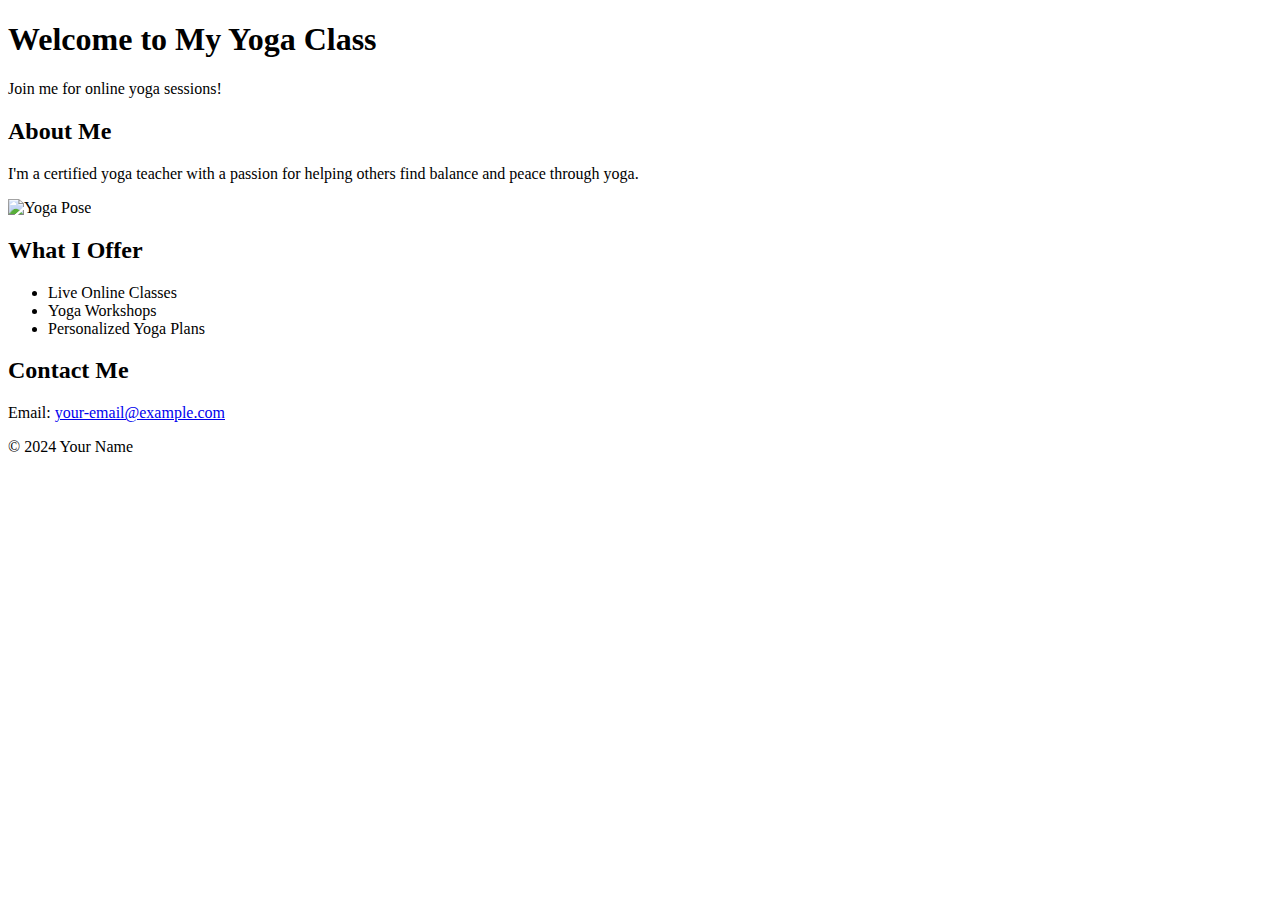
==== index.html @ 975df84d "first commit" ====
<!DOCTYPE html>
<html lang="en">
  <head>
    <meta charset="UTF-8" />
    <meta name="viewport" content="width=device-width, initial-scale=1.0" />
    <title>Yoga Teacher Portfolio</title>
    <link rel="stylesheet" href="styles.css" />
  </head>
  <body>
    <header>
      <h1>Welcome to My Yoga Class</h1>
      <p>Join me for online yoga sessions!</p>
    </header>
    <section id="about">
      <h2>About Me</h2>
      <p>
        I'm a certified yoga teacher with a passion for helping others find
        balance and peace through yoga.
      </p>
      <img src="your-image-url.jpg" alt="Yoga Pose" class="portfolio-img" />
    </section>
    <section id="services">
      <h2>What I Offer</h2>
      <ul>
        <li>Live Online Classes</li>
        <li>Yoga Workshops</li>
        <li>Personalized Yoga Plans</li>
      </ul>
    </section>
    <section id="contact">
      <h2>Contact Me</h2>
      <p>
        Email:
        <a href="mailto:your-email@example.com">your-email@example.com</a>
      </p>
    </section>
    <footer>
      <p>&copy; 2024 Your Name</p>
    </footer>
    <script src="script.js"></script>
  </body>
</html>
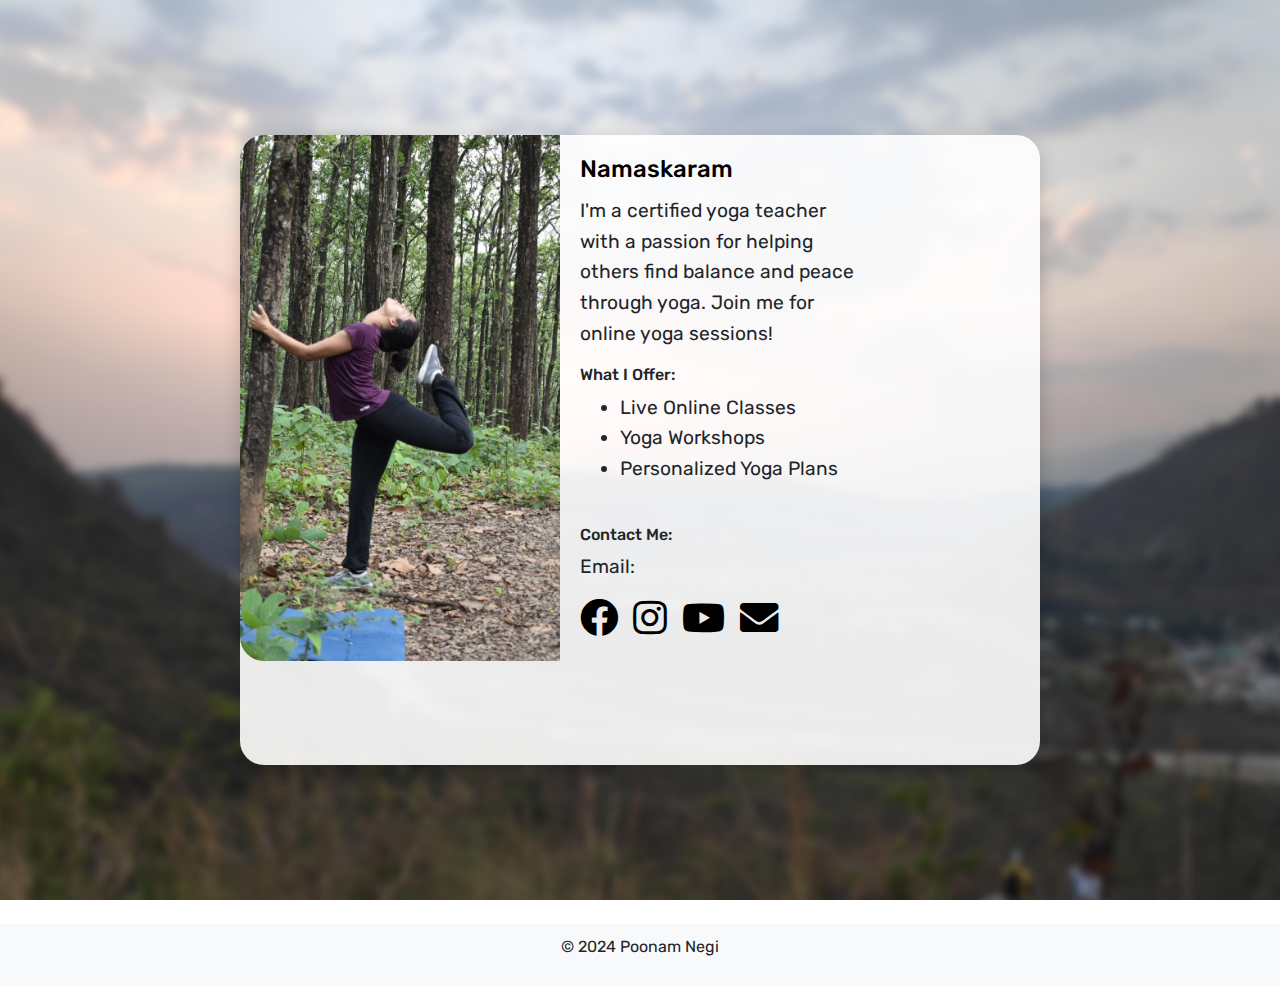
==== commit 394809e0: "wip: basic" ====
--- a/index.html
+++ b/index.html
@@ -4,39 +4,72 @@
     <meta charset="UTF-8" />
     <meta name="viewport" content="width=device-width, initial-scale=1.0" />
     <title>Yoga Teacher Portfolio</title>
+    <link
+      rel="stylesheet"
+      href="https://stackpath.bootstrapcdn.com/bootstrap/4.5.2/css/bootstrap.min.css"
+    />
+    <link
+      href="https://fonts.googleapis.com/css2?family=Rubik&display=swap"
+      rel="stylesheet"
+    />
+    <link
+      rel="stylesheet"
+      href="https://cdnjs.cloudflare.com/ajax/libs/font-awesome/5.15.4/css/all.min.css"
+    />
     <link rel="stylesheet" href="styles.css" />
   </head>
   <body>
-    <header>
-      <h1>Welcome to My Yoga Class</h1>
-      <p>Join me for online yoga sessions!</p>
-    </header>
-    <section id="about">
-      <h2>About Me</h2>
-      <p>
-        I'm a certified yoga teacher with a passion for helping others find
-        balance and peace through yoga.
-      </p>
-      <img src="your-image-url.jpg" alt="Yoga Pose" class="portfolio-img" />
-    </section>
-    <section id="services">
-      <h2>What I Offer</h2>
-      <ul>
-        <li>Live Online Classes</li>
-        <li>Yoga Workshops</li>
-        <li>Personalized Yoga Plans</li>
-      </ul>
-    </section>
-    <section id="contact">
-      <h2>Contact Me</h2>
-      <p>
-        Email:
-        <a href="mailto:your-email@example.com">your-email@example.com</a>
-      </p>
-    </section>
-    <footer>
-      <p>&copy; 2024 Your Name</p>
+    <div
+      class="container d-flex justify-content-center align-items-center"
+      style="height: 100vh"
+    >
+      <div class="card elevation">
+        <div class="row no-gutters">
+          <div class="col-md-6">
+            <img src="images/profile.jpeg" alt="Yoga Pose" class="card-img" />
+          </div>
+          <div class="col-md-6">
+            <div
+              class="card-body d-flex flex-column justify-content-between"
+              style="height: 100%"
+            >
+              <div>
+                <h5 class="card-title" id="title"></h5>
+                <p class="card-text" id="description"></p>
+                <h6>What I Offer:</h6>
+                <ul id="offerings"></ul>
+              </div>
+              <div class="mt-4 contact-section">
+                <h6>Contact Me:</h6>
+                <p>Email: <a href="#" id="email-link"></a></p>
+                <!-- Social Media Icons -->
+                <div class="social-icons d-flex justify-content-start">
+                  <a id="facebook-link" target="_blank"
+                    ><i class="fab fa-facebook fa-2x"></i
+                  ></a>
+                  <a id="instagram-link" target="_blank"
+                    ><i class="fab fa-instagram fa-2x"></i
+                  ></a>
+                  <a id="youtube-link" target="_blank"
+                    ><i class="fab fa-youtube fa-2x"></i
+                  ></a>
+                  <a id="gmail-link" target="_blank"
+                    ><i class="fas fa-envelope fa-2x"></i
+                  ></a>
+                </div>
+              </div>
+            </div>
+          </div>
+        </div>
+      </div>
+    </div>
+    <footer class="text-center mt-4">
+      <p id="copyright"></p>
     </footer>
+
     <script src="script.js"></script>
+    <script src="https://code.jquery.com/jquery-3.5.1.slim.min.js"></script>
+    <script src="https://cdn.jsdelivr.net/npm/@popperjs/core@2.9.2/dist/umd/popper.min.js"></script>
+    <script src="https://stackpath.bootstrapcdn.com/bootstrap/4.5.2/js/bootstrap.min.js"></script>
   </body>
 </html>
--- a/styles.css
+++ b/styles.css
@@ -0,0 +1,81 @@
+html, body {
+    height: 100%;
+    margin: 0;
+    padding: 0;
+    font-family: 'Rubik', serif; /* Apply Google Font */
+}
+
+body {
+    line-height: 1.6;
+    background: url('images/background.png') no-repeat center center fixed; /* Set background image */
+    background-size: cover; /* Cover the whole area */
+    overflow: hidden; /* Prevent scrolling */
+}
+
+.container {
+    height: 100vh; /* Full height for the container */
+    position: relative; /* For positioning the card */
+    z-index: 1; /* Make sure card is above the background */
+}
+
+.card {
+    border: none;
+    border-radius: 1.5rem; /* Reduced rounded corners */
+    box-shadow: 0 8px 20px rgba(0, 0, 0, 0.2); /* Elevation effect, reduced shadow */
+    position: relative; /* Relative positioning for the card */
+    z-index: 2; /* Make sure the card is above the background */
+    background-color: rgba(255, 255, 255, 0.9); /* Slight transparency for frosted glass effect */
+    width: 80%; /* Decrease the card width */
+    max-width: 800px; /* Limit the card size on larger screens */
+    height: 70vh; /* Reduced height */
+    display: flex;
+}
+
+.card-img {
+    border-radius: 1.5rem 0 0 1.5rem; /* Reduced rounded corners for the image */
+    height: 100%; /* Ensures the image fills the height */
+    width: 100%; /* Make the image fill the entire width of its container */
+    object-fit: cover; /* Ensure the image maintains its aspect ratio */
+}
+
+.col-md-6 {
+    flex: 0 0 40%; /* Limit the image section to 40% of the card's width */
+    max-height: 100%; /* Ensures the column respects the card's full height */
+}
+
+.card-body {
+    font-size: 1.2rem; /* Adjust font size as needed */
+    display: flex;
+    flex-direction: column;
+    justify-content: space-between;
+    height: 100%;
+    padding: 20px; /* Add padding to the content */
+}
+
+.card-title {
+    font-size: 1.5rem; /* Larger font for the title */
+    color: #000000;
+}
+
+/* Social Media Icons Styling */
+.social-icons {
+    display: flex;
+    gap: 15px; /* Add space between icons */
+    margin-top: 10px; /* Space above the icons */
+}
+
+.social-icons a {
+    color: #000; /* Default color of the icons */
+    text-decoration: none;
+}
+
+.social-icons a:hover {
+    color: #007bff; /* Change color on hover */
+}
+
+footer {
+    background: #f8f9fa;
+    padding: 10px 0;
+    position: relative; /* Ensure footer is above the background */
+    z-index: 2; /* Make sure the footer is above the background */
+}
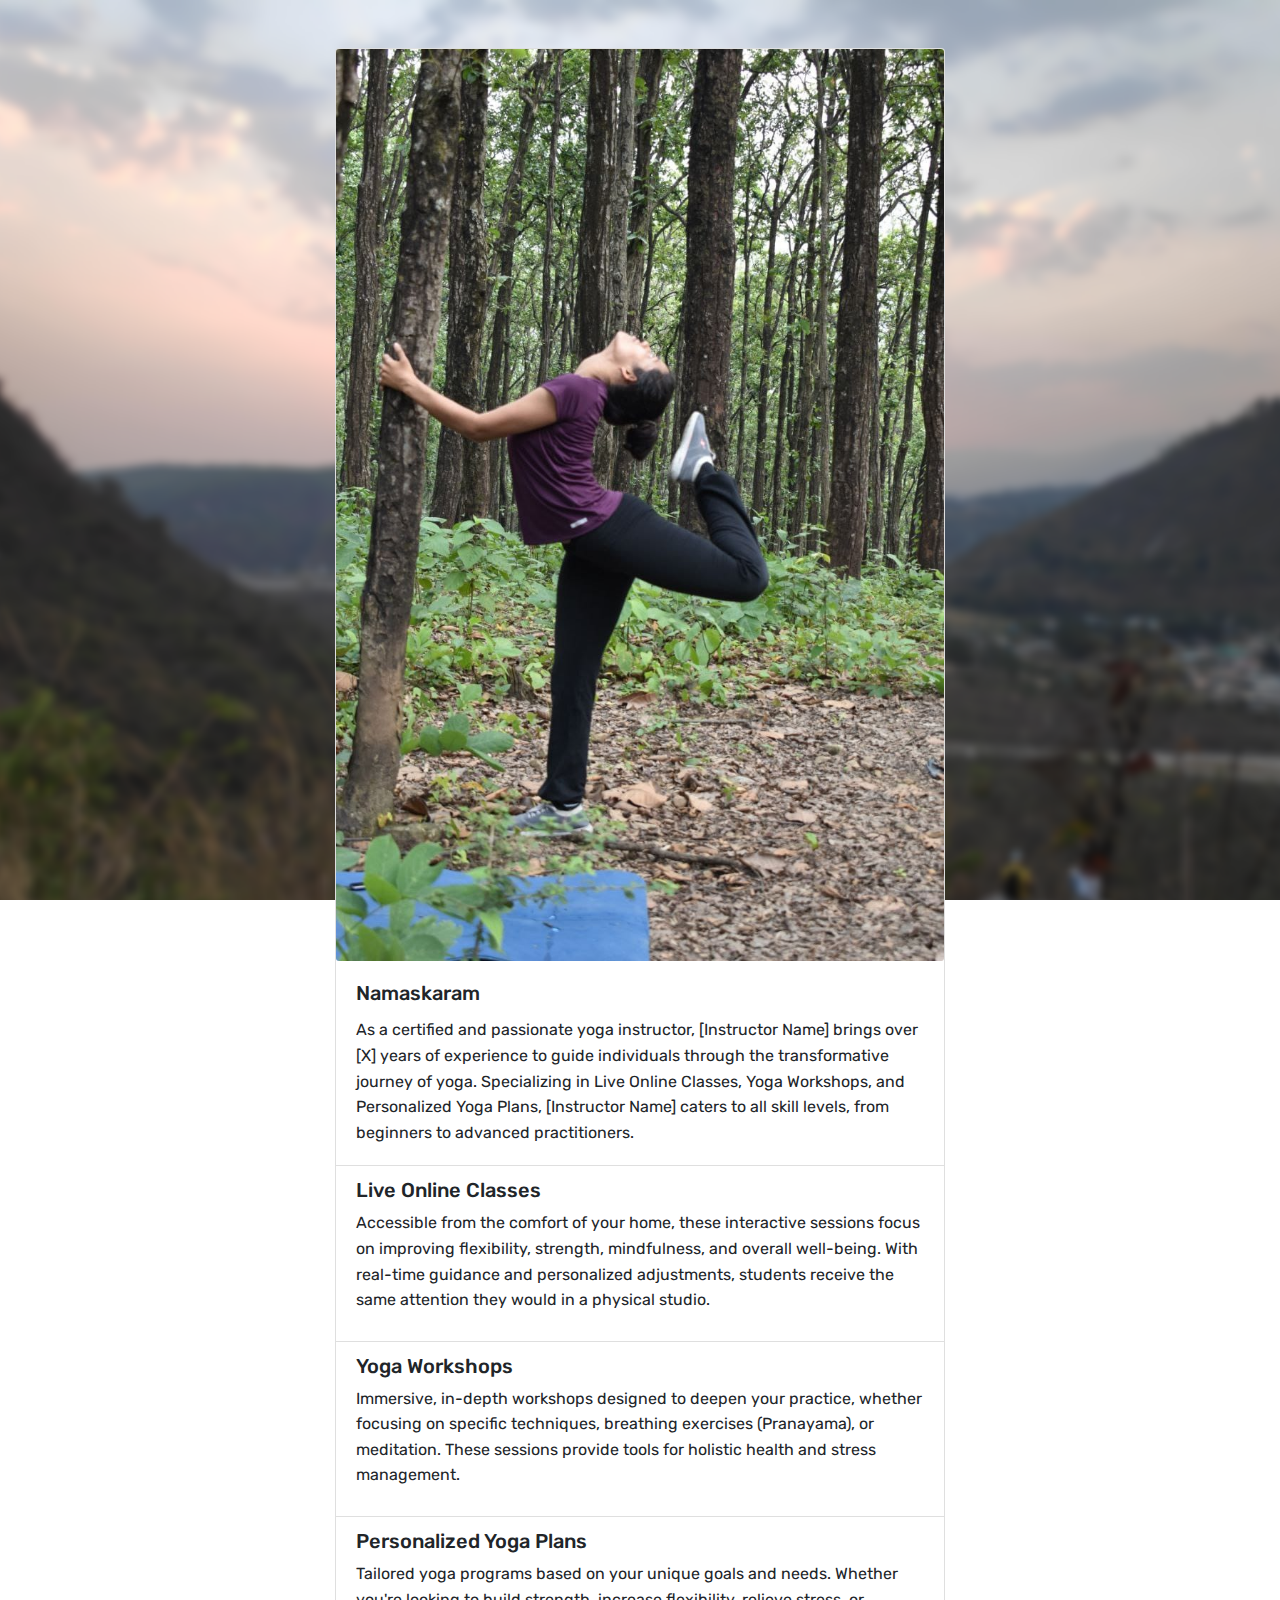
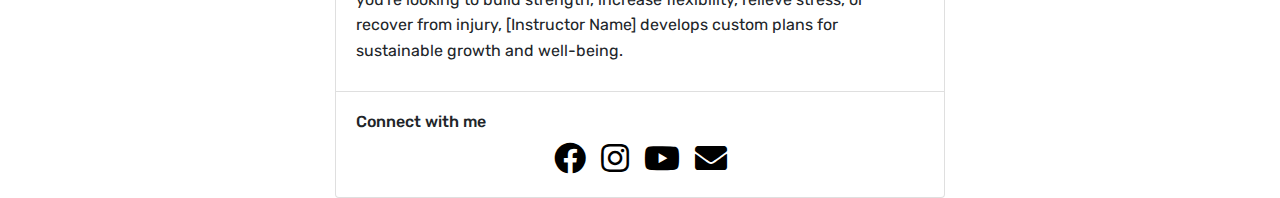
==== commit a4ce84db: "wip: somehow done" ====
--- a/index.html
+++ b/index.html
@@ -1,49 +1,47 @@
 <!DOCTYPE html>
 <html lang="en">
   <head>
-    <meta charset="UTF-8" />
-    <meta name="viewport" content="width=device-width, initial-scale=1.0" />
-    <title>Yoga Teacher Portfolio</title>
-    <link
-      rel="stylesheet"
-      href="https://stackpath.bootstrapcdn.com/bootstrap/4.5.2/css/bootstrap.min.css"
-    />
-    <link
-      href="https://fonts.googleapis.com/css2?family=Rubik&display=swap"
-      rel="stylesheet"
-    />
-    <link
-      rel="stylesheet"
-      href="https://cdnjs.cloudflare.com/ajax/libs/font-awesome/5.15.4/css/all.min.css"
-    />
-    <link rel="stylesheet" href="styles.css" />
+    <head>
+      <meta charset="UTF-8" />
+      <meta name="viewport" content="width=device-width, initial-scale=1.0" />
+      <title>Yoga Teacher Portfolio</title>
+      <link
+        rel="stylesheet"
+        href="https://stackpath.bootstrapcdn.com/bootstrap/4.5.2/css/bootstrap.min.css"
+      />
+      <link
+        href="https://fonts.googleapis.com/css2?family=Rubik&display=swap"
+        rel="stylesheet"
+      />
+      <link
+        rel="stylesheet"
+        href="https://cdnjs.cloudflare.com/ajax/libs/font-awesome/5.15.4/css/all.min.css"
+      />
+      <link rel="stylesheet" href="styles.css" />
+    </head>
   </head>
   <body>
-    <div
-      class="container d-flex justify-content-center align-items-center"
-      style="height: 100vh"
-    >
-      <div class="card elevation">
-        <div class="row no-gutters">
-          <div class="col-md-6">
-            <img src="images/profile.jpeg" alt="Yoga Pose" class="card-img" />
-          </div>
-          <div class="col-md-6">
-            <div
-              class="card-body d-flex flex-column justify-content-between"
-              style="height: 100%"
-            >
-              <div>
+    <div class="container-fluid">
+      <div class="row mt-5 mb-5">
+        <div class="col-md-3"></div>
+        <div class="col-md-6">
+          <div>
+            <div class="card rounded">
+              <img
+                class="card-img img-fluid"
+                src="images/profile.jpeg"
+                alt="yoga positioning"
+              />
+              <div class="card-body">
                 <h5 class="card-title" id="title"></h5>
                 <p class="card-text" id="description"></p>
-                <h6>What I Offer:</h6>
-                <ul id="offerings"></ul>
               </div>
-              <div class="mt-4 contact-section">
-                <h6>Contact Me:</h6>
-                <p>Email: <a href="#" id="email-link"></a></p>
-                <!-- Social Media Icons -->
-                <div class="social-icons d-flex justify-content-start">
+              <ul class="list-group list-group-flush" id="offerings"></ul>
+              <div class="card-body">
+                <h6>Connect with me</h6>
+                <!-- <a href="#" class="card-link">Card link</a> -->
+                <!-- <a href="#" class="card-link">Another link</a> -->
+                <div class="social-icons d-flex justify-content-center">
                   <a id="facebook-link" target="_blank"
                     ><i class="fab fa-facebook fa-2x"></i
                   ></a>
@@ -63,10 +61,6 @@
         </div>
       </div>
     </div>
-    <footer class="text-center mt-4">
-      <p id="copyright"></p>
-    </footer>
-
     <script src="script.js"></script>
     <script src="https://code.jquery.com/jquery-3.5.1.slim.min.js"></script>
     <script src="https://cdn.jsdelivr.net/npm/@popperjs/core@2.9.2/dist/umd/popper.min.js"></script>
--- a/styles.css
+++ b/styles.css
@@ -9,53 +9,15 @@
     line-height: 1.6;
     background: url('images/background.png') no-repeat center center fixed; /* Set background image */
     background-size: cover; /* Cover the whole area */
-    overflow: hidden; /* Prevent scrolling */
+    /* overflow: hidden; Prevent scrolling */
 }
 
 .container {
-    height: 100vh; /* Full height for the container */
+    height: 80vh; /* Full height for the container */
     position: relative; /* For positioning the card */
     z-index: 1; /* Make sure card is above the background */
 }
 
-.card {
-    border: none;
-    border-radius: 1.5rem; /* Reduced rounded corners */
-    box-shadow: 0 8px 20px rgba(0, 0, 0, 0.2); /* Elevation effect, reduced shadow */
-    position: relative; /* Relative positioning for the card */
-    z-index: 2; /* Make sure the card is above the background */
-    background-color: rgba(255, 255, 255, 0.9); /* Slight transparency for frosted glass effect */
-    width: 80%; /* Decrease the card width */
-    max-width: 800px; /* Limit the card size on larger screens */
-    height: 70vh; /* Reduced height */
-    display: flex;
-}
-
-.card-img {
-    border-radius: 1.5rem 0 0 1.5rem; /* Reduced rounded corners for the image */
-    height: 100%; /* Ensures the image fills the height */
-    width: 100%; /* Make the image fill the entire width of its container */
-    object-fit: cover; /* Ensure the image maintains its aspect ratio */
-}
-
-.col-md-6 {
-    flex: 0 0 40%; /* Limit the image section to 40% of the card's width */
-    max-height: 100%; /* Ensures the column respects the card's full height */
-}
-
-.card-body {
-    font-size: 1.2rem; /* Adjust font size as needed */
-    display: flex;
-    flex-direction: column;
-    justify-content: space-between;
-    height: 100%;
-    padding: 20px; /* Add padding to the content */
-}
-
-.card-title {
-    font-size: 1.5rem; /* Larger font for the title */
-    color: #000000;
-}
 
 /* Social Media Icons Styling */
 .social-icons {
@@ -71,11 +33,4 @@
 
 .social-icons a:hover {
     color: #007bff; /* Change color on hover */
-}
-
-footer {
-    background: #f8f9fa;
-    padding: 10px 0;
-    position: relative; /* Ensure footer is above the background */
-    z-index: 2; /* Make sure the footer is above the background */
-}
+}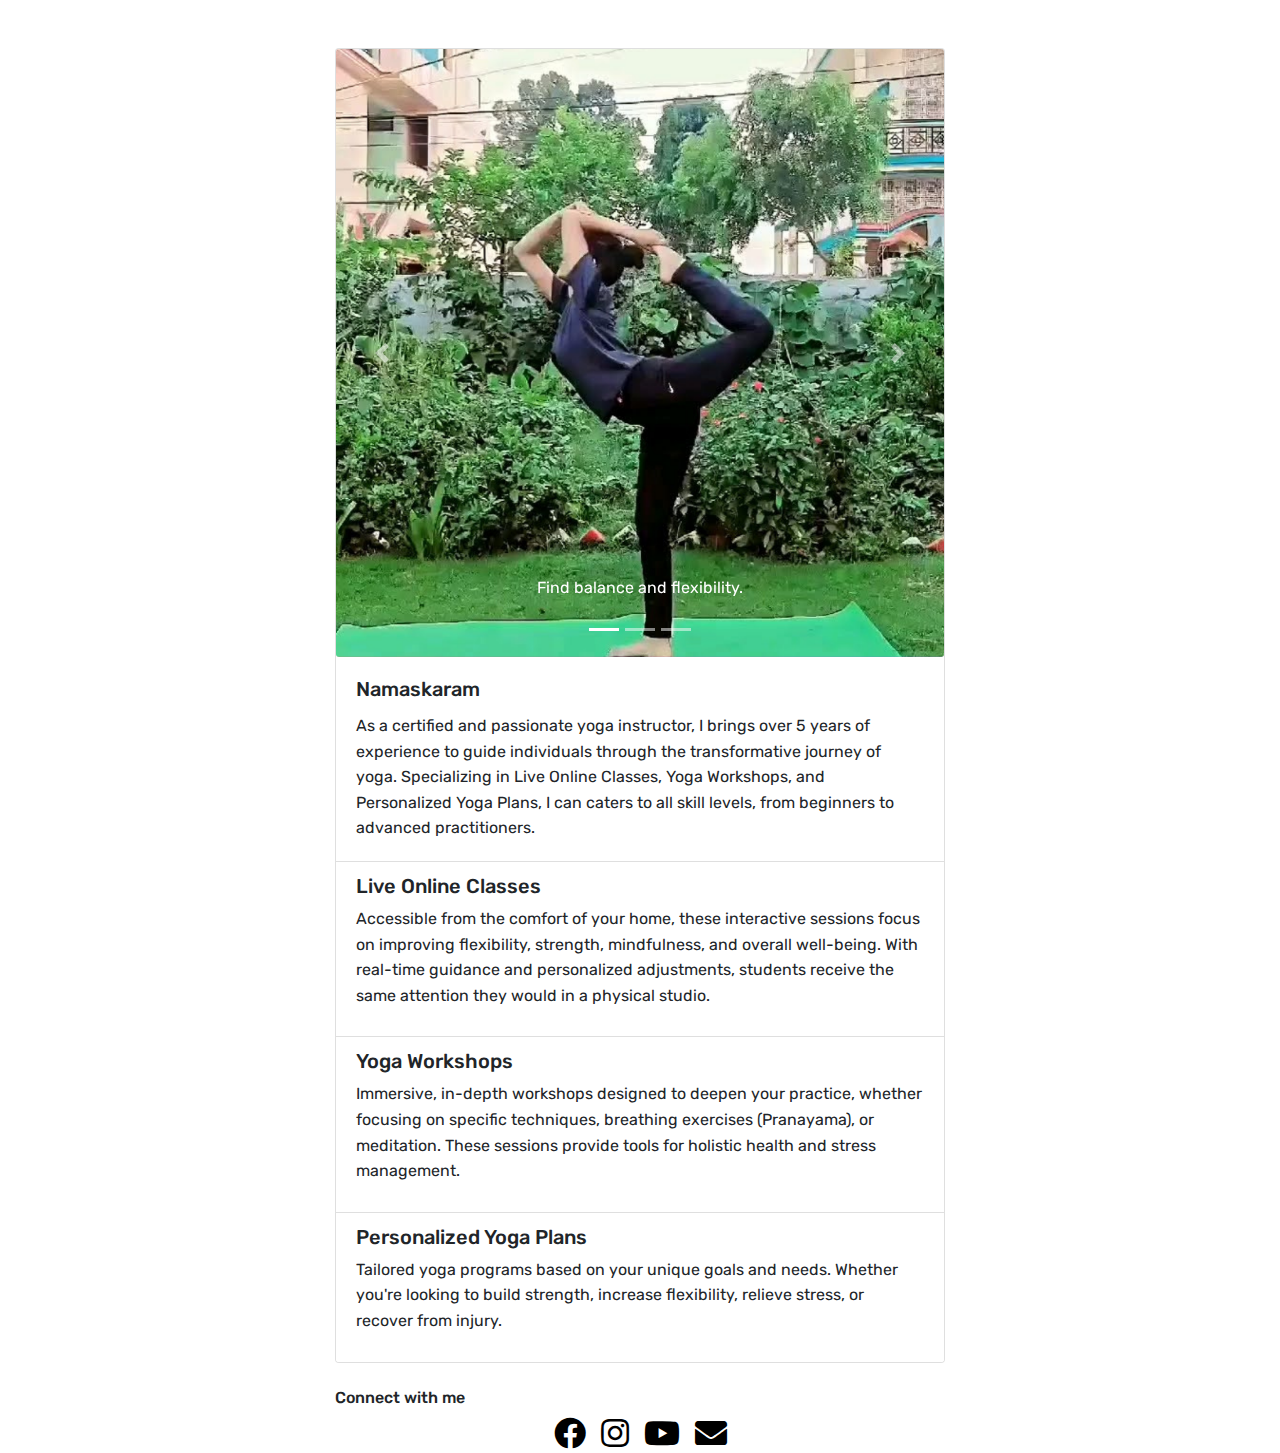
==== commit 0de8c67f: "first release" ====
--- a/index.html
+++ b/index.html
@@ -27,35 +27,100 @@
         <div class="col-md-6">
           <div>
             <div class="card rounded">
-              <img
-                class="card-img img-fluid"
-                src="images/profile.jpeg"
-                alt="yoga positioning"
-              />
+              <div
+                id="carouselExample"
+                class="carousel slide"
+                data-ride="carousel"
+              >
+                <ol class="carousel-indicators">
+                  <li
+                    data-target="#carouselExample"
+                    data-slide-to="0"
+                    class="active"
+                  ></li>
+                  <li data-target="#carouselExample" data-slide-to="1"></li>
+                  <li data-target="#carouselExample" data-slide-to="2"></li>
+                </ol>
+                <div class="carousel-inner">
+                  <div class="carousel-item active">
+                    <img
+                      src="images/1.png"
+                      class="d-block card-img img-fluid"
+                      alt="Yoga Pose 1"
+                    />
+                    <div class="carousel-caption d-none d-md-block">
+                      <p>Find balance and flexibility.</p>
+                    </div>
+                  </div>
+                  <div class="carousel-item">
+                    <img
+                      src="images/2.png"
+                      class="d-block card-img img-fluid"
+                      alt="Yoga Pose 2"
+                    />
+                    <div class="carousel-caption d-none d-md-block">
+                      <p>Relax and meditate.</p>
+                    </div>
+                  </div>
+                  <div class="carousel-item">
+                    <img
+                      src="images/3.png"
+                      class="d-block card-img img-fluid"
+                      alt="Yoga Pose 3"
+                    />
+                    <div class="carousel-caption d-none d-md-block">
+                      <p>Strengthen your core.</p>
+                    </div>
+                  </div>
+                </div>
+                <a
+                  class="carousel-control-prev"
+                  href="#carouselExample"
+                  role="button"
+                  data-slide="prev"
+                >
+                  <span
+                    class="carousel-control-prev-icon"
+                    aria-hidden="true"
+                  ></span>
+                  <span class="sr-only">Previous</span>
+                </a>
+                <a
+                  class="carousel-control-next"
+                  href="#carouselExample"
+                  role="button"
+                  data-slide="next"
+                >
+                  <span
+                    class="carousel-control-next-icon"
+                    aria-hidden="true"
+                  ></span>
+                  <span class="sr-only">Next</span>
+                </a>
+              </div>
               <div class="card-body">
                 <h5 class="card-title" id="title"></h5>
                 <p class="card-text" id="description"></p>
               </div>
               <ul class="list-group list-group-flush" id="offerings"></ul>
-              <div class="card-body">
-                <h6>Connect with me</h6>
-                <!-- <a href="#" class="card-link">Card link</a> -->
-                <!-- <a href="#" class="card-link">Another link</a> -->
-                <div class="social-icons d-flex justify-content-center">
-                  <a id="facebook-link" target="_blank"
-                    ><i class="fab fa-facebook fa-2x"></i
-                  ></a>
-                  <a id="instagram-link" target="_blank"
-                    ><i class="fab fa-instagram fa-2x"></i
-                  ></a>
-                  <a id="youtube-link" target="_blank"
-                    ><i class="fab fa-youtube fa-2x"></i
-                  ></a>
-                  <a id="gmail-link" target="_blank"
-                    ><i class="fas fa-envelope fa-2x"></i
-                  ></a>
-                </div>
-              </div>
+            </div>
+          </div>
+          <div>
+            <br />
+            <h6>Connect with me</h6>
+            <div class="social-icons d-flex justify-content-center">
+              <a id="facebook-link" target="_blank"
+                ><i class="fab fa-facebook fa-2x"></i
+              ></a>
+              <a id="instagram-link" target="_blank"
+                ><i class="fab fa-instagram fa-2x"></i
+              ></a>
+              <a id="youtube-link" target="_blank"
+                ><i class="fab fa-youtube fa-2x"></i
+              ></a>
+              <a id="gmail-link" target="_blank"
+                ><i class="fas fa-envelope fa-2x"></i
+              ></a>
             </div>
           </div>
         </div>
--- a/styles.css
+++ b/styles.css
@@ -7,7 +7,7 @@
 
 body {
     line-height: 1.6;
-    background: url('images/background.png') no-repeat center center fixed; /* Set background image */
+    /* background: url('images/background.png') no-repeat center center fixed; Set background image */
     background-size: cover; /* Cover the whole area */
     /* overflow: hidden; Prevent scrolling */
 }
@@ -17,7 +17,6 @@
     position: relative; /* For positioning the card */
     z-index: 1; /* Make sure card is above the background */
 }
-
 
 /* Social Media Icons Styling */
 .social-icons {
